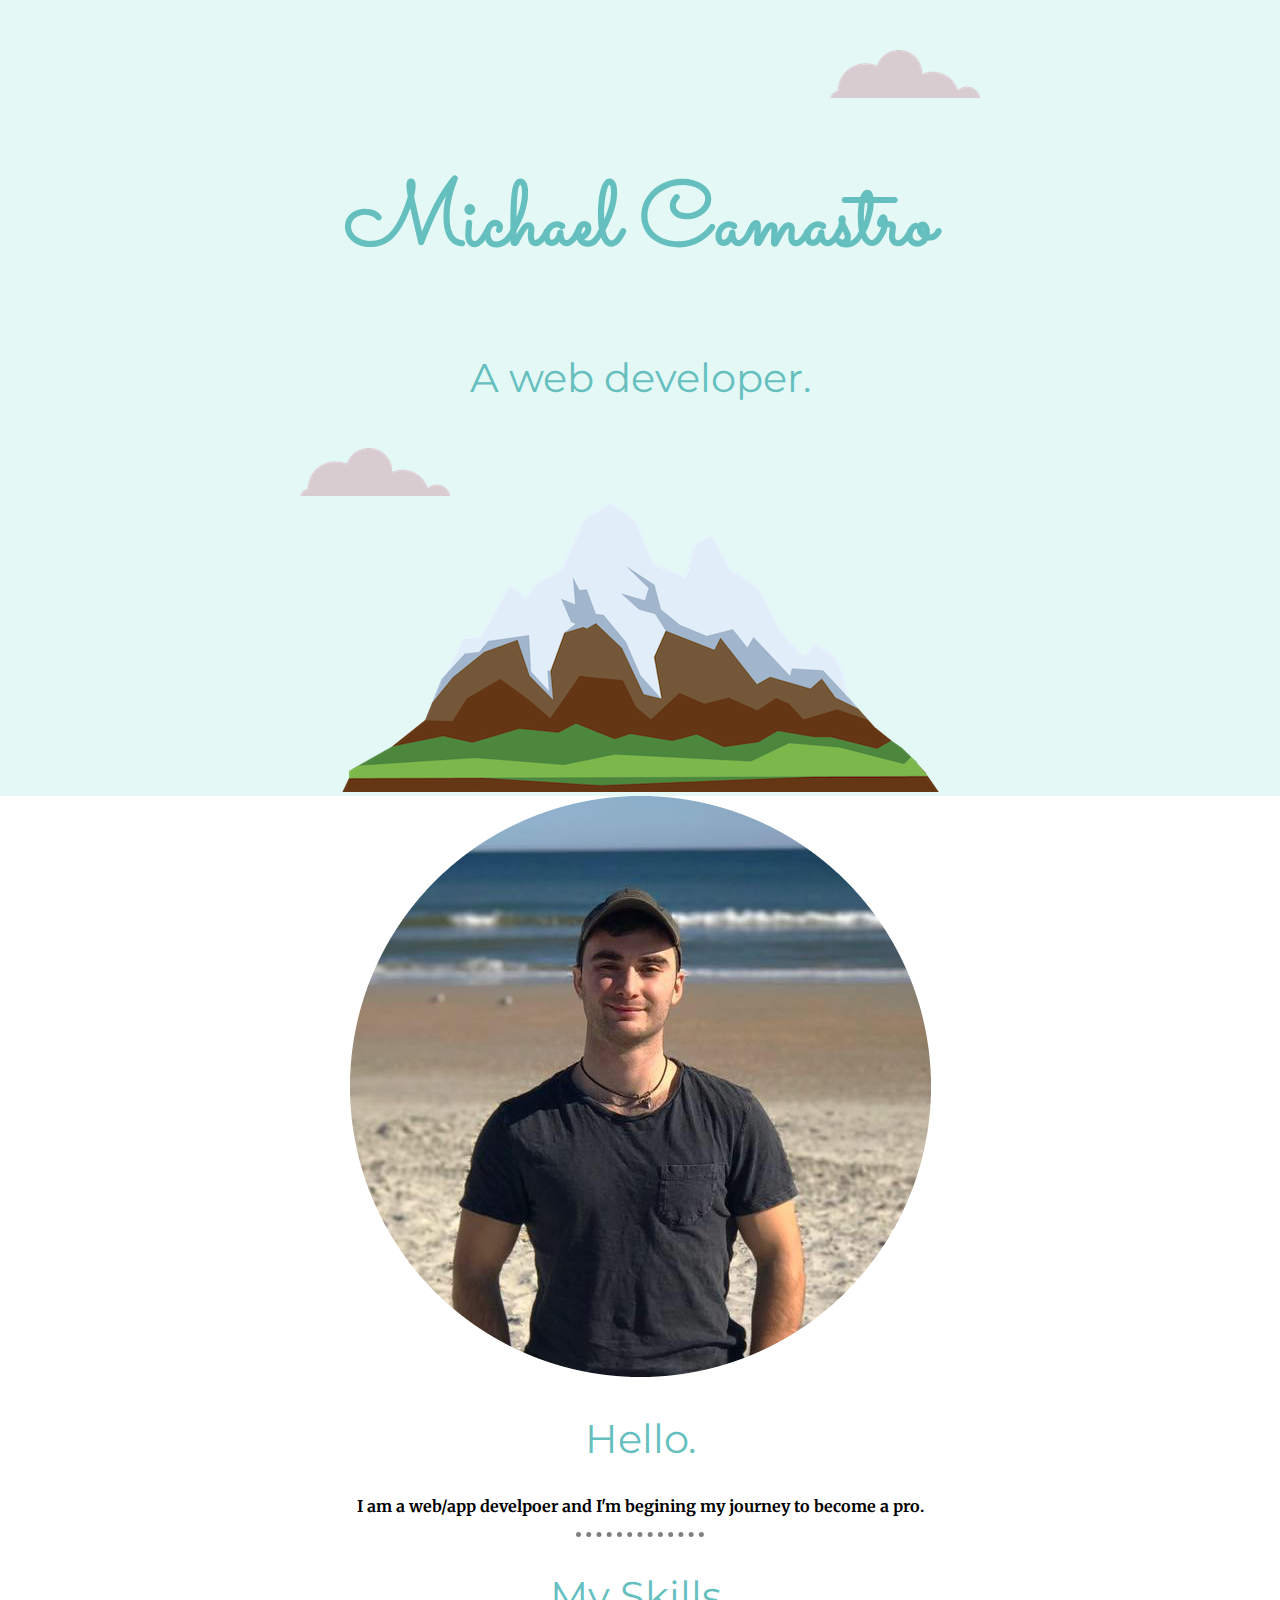
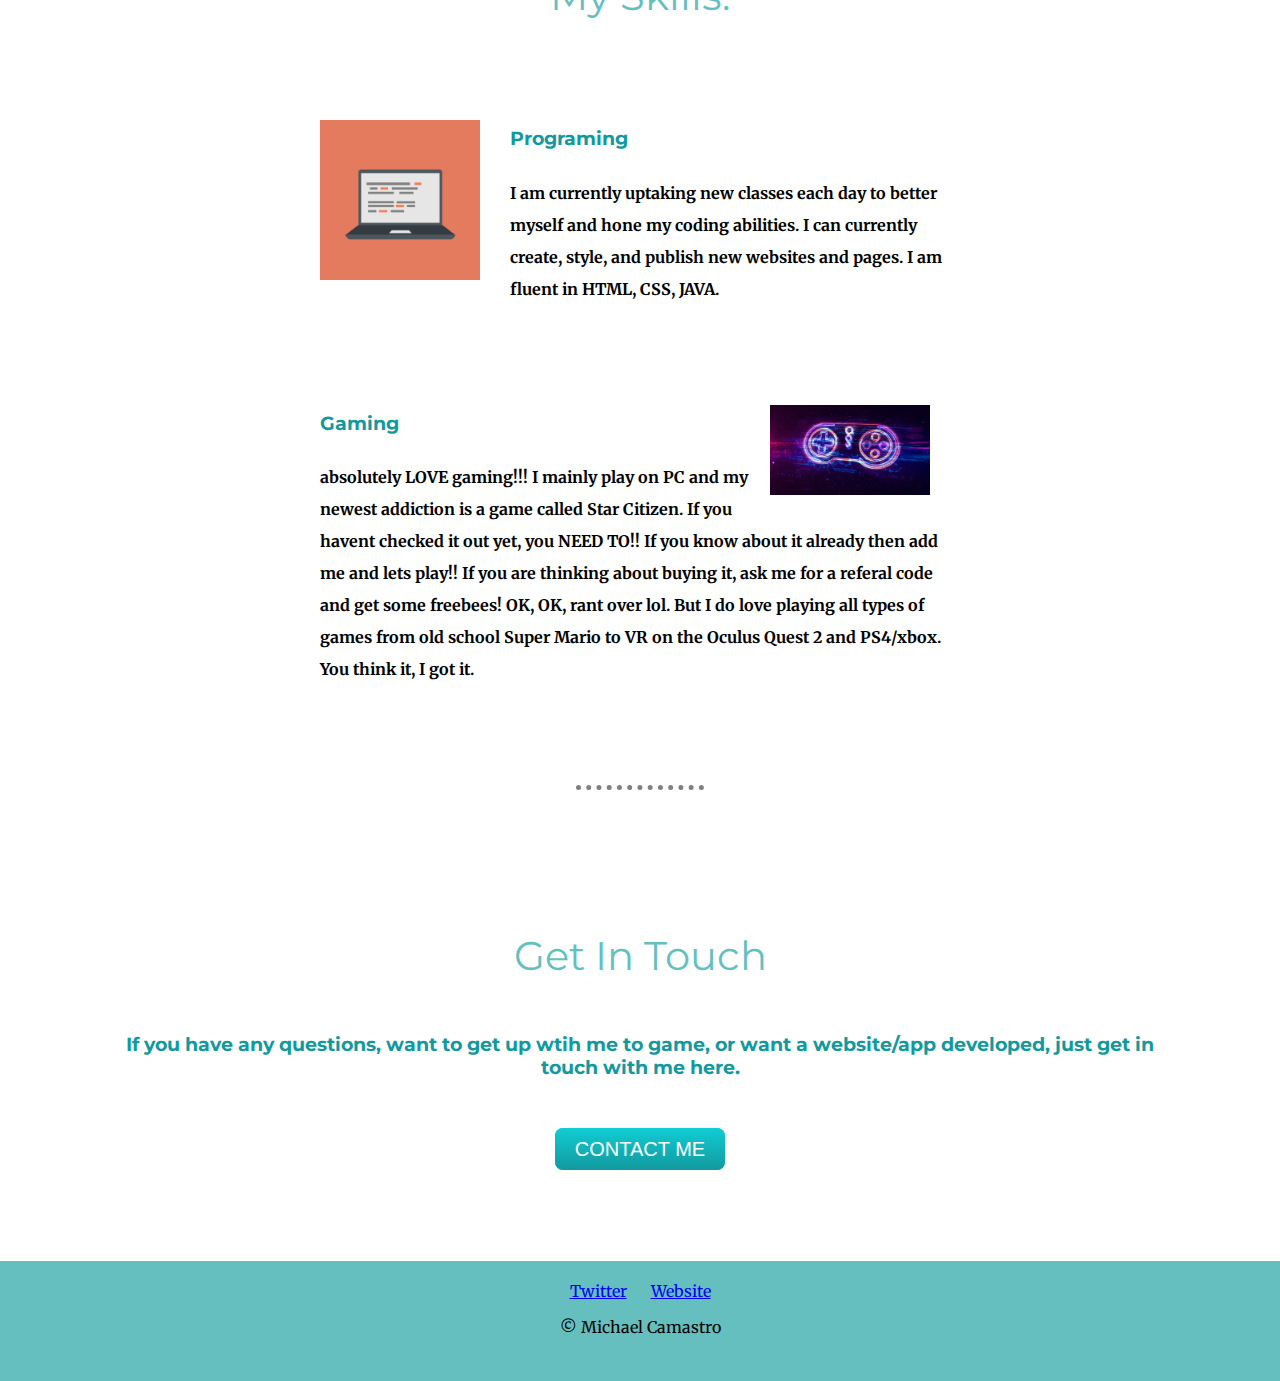
==== My New Website/index.html @ 027b851a "added all files that are current" ====
<!DOCTYPE html>
<html lang="en">
<head>
    <meta charset="UTF-8">
    <meta http-equiv="X-UA-Compatible" content="IE=edge">
    <meta name="viewport" content="width=device-width, initial-scale=1.0">
    <title> Michael Camastro</title>
    <link rel="stylesheet" href="css/styles.css">
    <link rel="icon" href="favicon.ico">
    <link rel="preconnect" href="https://fonts.googleapis.com"><link rel="preconnect" href="https://fonts.gstatic.com" crossorigin><link href="https://fonts.googleapis.com/css2?family=Merriweather:ital,wght@1,300&family=Montserrat&family=Sacramento&display=swap" rel="stylesheet">
</head>


<body>
    <div class="top-container">
        <img class="cloud-1" src="images/cloud.png" alt="cloud">
        <h1 class="name">Michael Camastro</h1>
        <h2>A web developer.</h2>
        <img class="cloud-2" src="images/cloud.png" alt="cloud">
        <img class="mountain" src="images/mountain.png" alt="mountain">
    </div>

    <div class="middle-container">
        <div class="profile">
          <img src="images/Michael.png" alt="Michael's profile image">
          <h2>Hello.</h2>
          <p><strong>I am a web/app develpoer and I'm begining my journey to become a pro.</p></strong></p>
        </div>
        <hr size="3">
        <div class="skills">
          <h2>My Skills.</h2>
          <div class="skill-row">
            <img class="programing" src="images/computer.png" alt="programing computer image">
            <h3>Programing</h3>
            <p><strong>I am currently uptaking new classes each day to better myself and hone my coding abilities. I can currently create, style, and publish new websites and pages. I am fluent in HTML, CSS, JAVA.</strong></p>
          </div>
          <div class="skill-row">
            <img class="gaming" src="images/gaming.jpg" alt="gaming image">
            <h3>Gaming</h3>
            <p> <strong> absolutely LOVE gaming!!! I mainly play on PC and my newest addiction is a game called Star Citizen. If you havent checked it out yet, you NEED TO!! If you know about it already then add me and lets play!! If you are thinking about buying it, ask me for a referal code and get some freebees! OK, OK, rant over lol. But I do love playing all types of games from old school Super Mario to VR on the Oculus Quest 2 and PS4/xbox. You think it, I got it.</strong></p>
          </div>
        </div>
    </div>
        <hr>
    <div class="bottom-container">
        <div class="contact-me">
          <h2>Get In Touch</h2>
          <h3 class="contact-me-description">If you have any questions, want to get up wtih me to game, or want a website/app developed, just get in touch with me here.</h3>
          <br>
          <a class="btn" href="mailto:michael.camastro@gmail.com">CONTACT ME</a>
        </div>
    </div>
    <div class="footer">
      <a class="footer-link" href="https://twitter.com/">Twitter</a>
      <a class="footer-link" href="https://www.appbrewery.co/">Website</a>
      <p>© Michael Camastro</p>
    </div>
</body>
</html>
---- My New Website/css/styles.css ----
body{
    margin: 0;
    text-align: center;
    font-family: 'Merriweather', serif;
}

h1{
    margin: 50 auto 0 auto;  
    font-size: 5.625rem;
    font-family: 'Sacramento', cursive;
    color: #66BFBF;
}

h2{
    font-family: 'Montserrat', sans-serif;
    font-size: 2.5rem;
    color: #66BFBF;
    font-weight: normal;
}

h3{
    font-family: 'Montserrat', sans-serif;
    color: #11999E;
}

.top-container{
    background-color: #e4f9f5;
    position: relative;
    padding-top: 100px;   
}

hr {
    border-style: none;
    border-top-style: dotted;
    border-color: grey;
    border-width: 5px;
    width: 10%;
}

.cloud-1{
    position: absolute;
    right: 300px;
    top: 50px;
}

.cloud-2{
    position: absolute;
    left: 300px;
    bottom: 300px;
}

.skill-row{
    width:50%;
    margin: auto;
    margin: 100px auto 100px auto;
    text-align: left;
    line-height: 2;
}

.programing{
    width: 25%;
    float: left;
    margin: auto 30px auto auto;
}

.gaming{
    width: 25%;
    float: right;
    margin: auto 30px auto auto;
}

.bottom-container{
    position: relative;
    padding: 100px;
}
.contact-me-description{
    padding: 20px;
}

.footer{
    background-color: #66BFBF;
    position: relative;
    padding-top: 20px;
    height: 100px;
}
.footer-link{
    padding: 10px;
}
.btn {
    background: #11cdd4;
    background-image: -webkit-linear-gradient(top, #11cdd4, #11999e);
    background-image: -moz-linear-gradient(top, #11cdd4, #11999e);
    background-image: -ms-linear-gradient(top, #11cdd4, #11999e);
    background-image: -o-linear-gradient(top, #11cdd4, #11999e);
    background-image: linear-gradient(to bottom, #11cdd4, #11999e);
    -webkit-border-radius: 8;
    -moz-border-radius: 8;
    border-radius: 8px;
    font-family: Arial;
    color: #ffffff;
    font-size: 20px;
    padding: 10px 20px 10px 20px;
    text-decoration: none;
    /* position: relative; */
  }
  
  .btn:hover {
    background: #30e3cb;
    background-image: -webkit-linear-gradient(top, #30e3cb, #2bc4ad);
    background-image: -moz-linear-gradient(top, #30e3cb, #2bc4ad);
    background-image: -ms-linear-gradient(top, #30e3cb, #2bc4ad);
    background-image: -o-linear-gradient(top, #30e3cb, #2bc4ad);
    background-image: linear-gradient(to bottom, #30e3cb, #2bc4ad);
    text-decoration: none;
  }
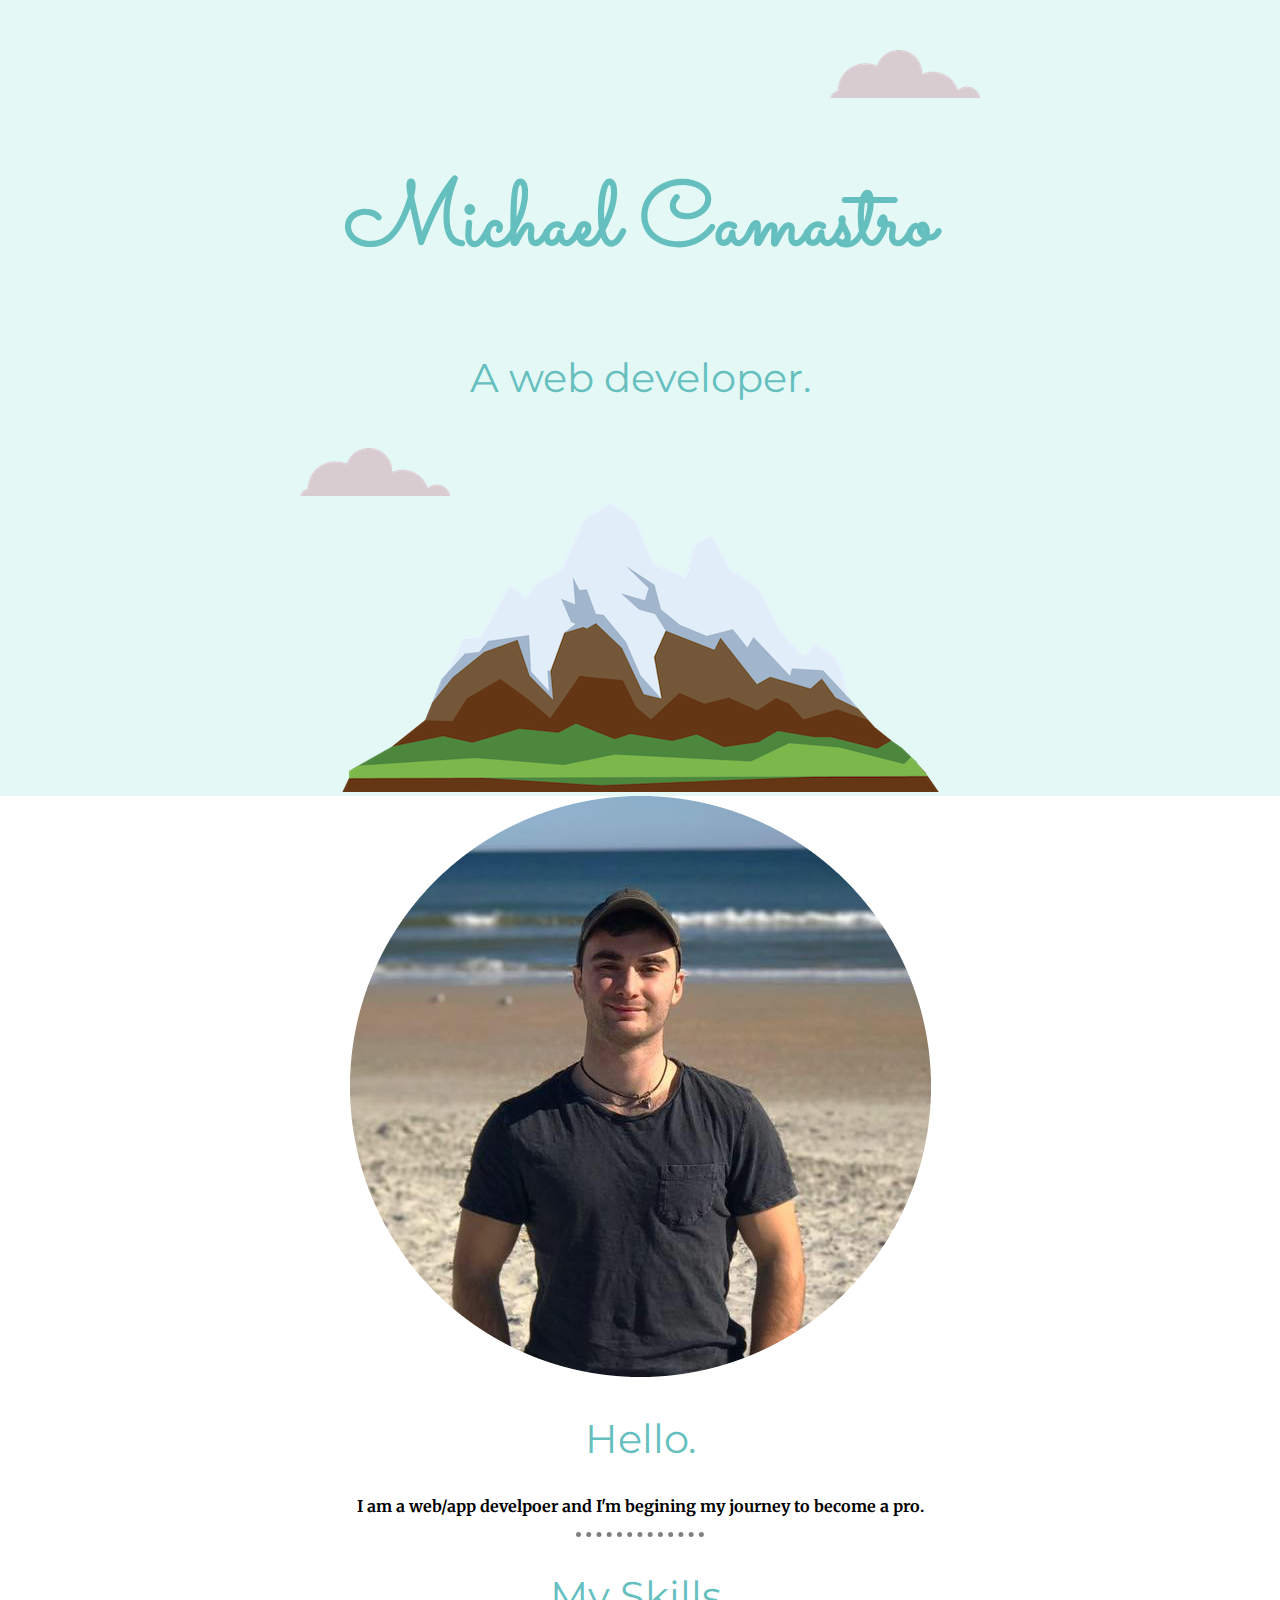
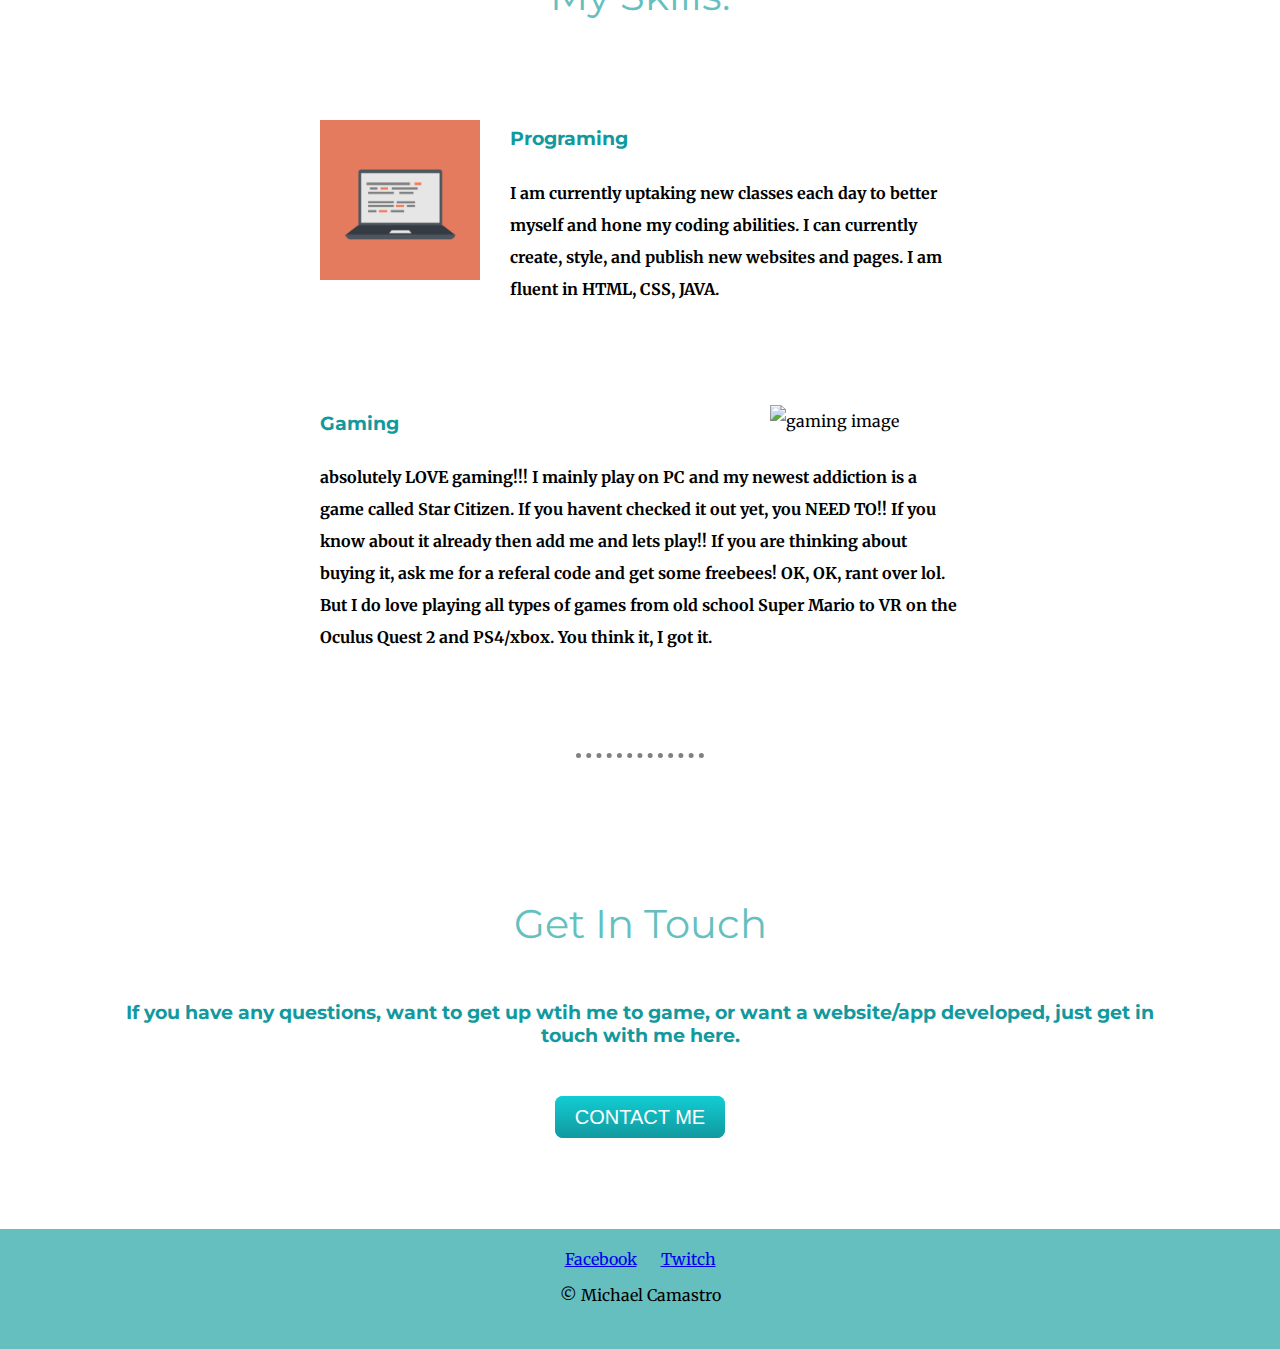
==== commit d308acf3: "Update index.html" ====
--- a/My New Website/index.html
+++ b/My New Website/index.html
@@ -35,7 +35,7 @@
             <p><strong>I am currently uptaking new classes each day to better myself and hone my coding abilities. I can currently create, style, and publish new websites and pages. I am fluent in HTML, CSS, JAVA.</strong></p>
           </div>
           <div class="skill-row">
-            <img class="gaming" src="images/gaming.jpg" alt="gaming image">
+            <img class="gaming" src="images/gaming.png" alt="gaming image">
             <h3>Gaming</h3>
             <p> <strong> absolutely LOVE gaming!!! I mainly play on PC and my newest addiction is a game called Star Citizen. If you havent checked it out yet, you NEED TO!! If you know about it already then add me and lets play!! If you are thinking about buying it, ask me for a referal code and get some freebees! OK, OK, rant over lol. But I do love playing all types of games from old school Super Mario to VR on the Oculus Quest 2 and PS4/xbox. You think it, I got it.</strong></p>
           </div>
@@ -51,9 +51,9 @@
         </div>
     </div>
     <div class="footer">
-      <a class="footer-link" href="https://twitter.com/">Twitter</a>
-      <a class="footer-link" href="https://www.appbrewery.co/">Website</a>
-      <p>© Michael Camastro</p>
+      <a class="footer-link" href="https://facebook.com/yougotsniped">Facebook</a>
+      <a class="footer-link" href="https://www.twitch.tv/lgmcdrifter">Twitch</a>
+      <p class="MC">© Michael Camastro</p>
     </div>
 </body>
-</html>+</html>
